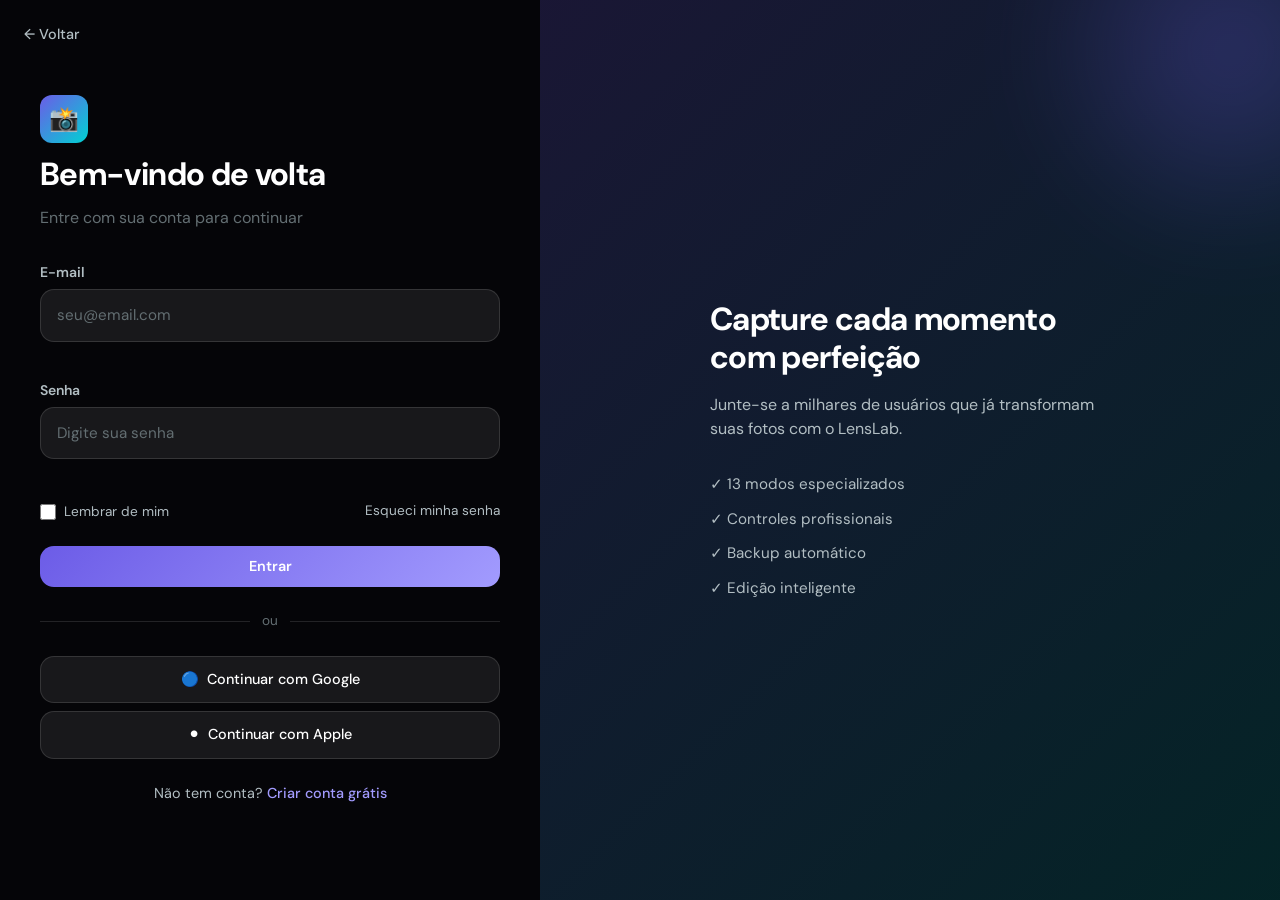
==== pages/camera.html @ a7832651 "feat: protótipo da câmera com captura, 13 modos e chips dinâmicos" ====
<!DOCTYPE html>
<html lang="pt-BR">
<head>
  <meta charset="UTF-8">
  <meta name="viewport" content="width=device-width, initial-scale=1.0">
  <title>Câmera — LensLab</title>
  <link rel="stylesheet" href="../css/reset.css">
  <link rel="stylesheet" href="../css/variables.css">
  <link rel="stylesheet" href="../css/global.css">
  <link rel="stylesheet" href="../css/camera.css">
  <link rel="stylesheet" href="../css/stage.css">
</head>
<body class="camera-page">

  <!-- Orbs de fundo (ambient) -->
  <div class="page-orb orb-purple"></div>
  <div class="page-orb orb-cyan"></div>

  <!-- Voltar para a home (visível em desktop) -->
  <a href="home.html" class="stage-back">← Voltar para a home</a>

  <main class="stage-grid">

    <!-- ========== PAINEL ESQUERDO (pitch) ========== -->
    <aside class="stage-panel stage-panel-left">
      <a href="home.html" class="stage-logo" aria-label="LensLab">
        <img src="../assets/galeria/lenslab.png" alt="LensLab">
      </a>
      <span class="stage-tag">📸 Protótipo funcional</span>
      <h1 class="stage-title">Sua câmera<br>direto do navegador</h1>
      <p class="stage-desc">
        Teste todos os modos do LensLab no protótipo ao lado.
        Use sua câmera real ou ative o modo demo com imagens prontas.
      </p>
      <ul class="stage-bullets">
        <li>13 modos especializados de captura</li>
        <li>Filtros e ajustes em tempo real</li>
        <li>Funciona sem câmera (modo demo)</li>
        <li>Pós-captura com edição rápida</li>
      </ul>
    </aside>

    <!-- ========== CELULAR (protótipo) ========== -->
    <div class="camera-app">

    <!-- ========== STATUS BAR (simulada) ========== -->
    <div class="status-bar">
      <span class="status-time">9:41</span>
      <div class="status-icons">
        <span>📶</span>
        <span>🔋</span>
      </div>
    </div>

    <!-- ========== VIEWFINDER ========== -->
    <section class="viewfinder" aria-label="Visor da câmera">

      <!-- Vídeo da câmera real (getUserMedia) -->
      <video id="cameraVideo" class="camera-video" autoplay playsinline muted></video>

      <!-- Modo demo: imagem carregada pelo usuário ou cena pré-renderizada -->
      <img id="demoImg" class="camera-video demo-source" alt="Imagem demo" hidden>
      <canvas id="demoCanvas" class="camera-video demo-source" hidden></canvas>

      <!-- Canvas escondido — usado para capturar frames -->
      <canvas id="captureCanvas" class="capture-canvas" hidden></canvas>

      <!-- Banner do modo demo (visível enquanto demo está ativo) -->
      <div class="demo-banner" id="demoBanner" hidden>
        <span class="demo-label">🎭 Modo Demo</span>
        <span class="demo-source-name" id="demoSourceName">Cena: Pôr do sol</span>
        <button class="demo-banner-btn" data-demo-action="picker">Trocar</button>
        <button class="demo-banner-btn danger" data-demo-action="exit" aria-label="Sair do modo demo">✕</button>
      </div>

      <!-- Input de arquivo (escondido — disparado por botão) -->
      <input type="file" id="demoFileInput" accept="image/*" hidden>

      <!-- Tela de erro / permissão negada -->
      <div class="camera-error" id="cameraError" hidden>
        <div class="camera-error-icon">📷</div>
        <h3 class="camera-error-title">Câmera indisponível</h3>
        <p class="camera-error-msg" id="cameraErrorMsg">
          Não foi possível acessar a câmera.
        </p>
        <div class="camera-error-actions">
          <button class="camera-error-retry" id="cameraRetryBtn">Tentar novamente</button>
          <button class="camera-error-demo" id="cameraDemoBtn">🎭 Usar modo demo</button>
        </div>
        <small class="camera-error-hint">
          Sem câmera? O modo demo deixa você testar todo o fluxo usando uma imagem do seu dispositivo ou cenas prontas.
        </small>
      </div>

      <!-- Controles superiores -->
      <div class="top-controls">
        <div class="top-controls-left">
          <a href="home.html" class="back-home" aria-label="Voltar ao início">←</a>

          <button class="ctrl-btn" aria-label="Alternar flash" data-control="flash">
            <svg width="22" height="22" viewBox="0 0 24 24" fill="none" stroke="currentColor" stroke-width="1.8">
              <polygon points="13 2 3 14 12 14 11 22 21 10 12 10 13 2"/>
              <line class="flash-strike" x1="2" y1="2" x2="22" y2="22"/>
            </svg>
          </button>
        </div>

        <div class="top-controls-right">
          <button class="ctrl-btn" aria-label="Mostrar grade" data-control="grid">
            <svg width="22" height="22" viewBox="0 0 24 24" fill="none" stroke="currentColor" stroke-width="1.8">
              <line x1="8" y1="3" x2="8" y2="21"/>
              <line x1="16" y1="3" x2="16" y2="21"/>
              <line x1="3" y1="8" x2="21" y2="8"/>
              <line x1="3" y1="16" x2="21" y2="16"/>
            </svg>
          </button>

          <button class="ctrl-btn" aria-label="Timer" data-control="timer">
            <svg width="22" height="22" viewBox="0 0 24 24" fill="none" stroke="currentColor" stroke-width="1.8" stroke-linecap="round">
              <circle cx="12" cy="13" r="8"/>
              <path d="M12 9v4l2 2"/>
            </svg>
            <span class="timer-badge" hidden></span>
          </button>

          <button class="ctrl-btn" aria-label="Configurações" data-open="advanced-menu">
            <svg width="22" height="22" viewBox="0 0 24 24" fill="none" stroke="currentColor" stroke-width="1.8" stroke-linecap="round">
              <circle cx="12" cy="12" r="3"/>
              <path d="M12 1v2M12 21v2M4.22 4.22l1.42 1.42M18.36 18.36l1.42 1.42M1 12h2M21 12h2"/>
            </svg>
          </button>
        </div>
      </div>

      <!-- Anel de foco -->
      <div class="focus-ring-camera"></div>

      <!-- Badge "Modo silencioso" (auto-ativado de noite) -->
      <button class="silent-badge" id="silentBadge" type="button" hidden aria-label="Alternar modo silencioso"></button>

      <!-- Banner de sugestão adaptativa (aprende rotina do usuário) -->
      <div class="adaptive-banner" id="adaptiveBanner" hidden>
        <span class="adaptive-icon">💡</span>
        <span class="adaptive-text" id="adaptiveText"></span>
        <button class="adaptive-btn" data-adaptive-action="ativar">Ativar</button>
        <button class="adaptive-btn ghost" data-adaptive-action="dispensar" aria-label="Dispensar">✕</button>
      </div>

      <!-- Badge de modo ativo -->
      <div class="mode-badge" hidden>
        <span>✨</span>
        <span>Modo Documento sugerido</span>
      </div>

      <!-- Contagem regressiva do timer -->
      <div class="countdown-overlay" id="countdownOverlay" hidden>
        <span class="countdown-num" id="countdownNum">3</span>
      </div>

      <!-- Timestamp da foto (aparece logo após capturar) -->
      <div class="capture-timestamp" id="captureTimestamp" hidden></div>

      <!-- Controles de zoom -->
      <div class="zoom-controls">
        <button class="zoom-btn" data-zoom="0.5">.5</button>
        <button class="zoom-btn active" data-zoom="1">1×</button>
        <button class="zoom-btn" data-zoom="2">2</button>
      </div>

    </section>

    <!-- ========== CONTROLES INFERIORES ========== -->
    <section class="bottom-panel">

      <!-- Sugestões rápidas -->
      <div class="suggestions">
        <div class="suggestion-chips">
          <button class="chip" data-mode="doc" style="--chip-color: #6C5CE7;">
            <span>📄</span>
            <span>Documento</span>
          </button>
          <button class="chip" data-mode="portrait" style="--chip-color: #FD79A8;">
            <span>👤</span>
            <span>Retrato</span>
          </button>
          <button class="chip" data-mode="night" style="--chip-color: #FDCB6E;">
            <span>🌙</span>
            <span>Noturno</span>
          </button>
        </div>
        <button class="more-btn" aria-label="Mais modos" data-open="quick-modes-menu">⋯</button>
      </div>

      <!-- Modos principais -->
      <nav class="mode-selector" aria-label="Seleção de modo">
        <button class="mode-item active">Foto</button>
        <button class="mode-item">Vídeo</button>
        <button class="mode-item">Retrato</button>
        <button class="mode-item">Noturno</button>
      </nav>

      <!-- Botões de captura -->
      <div class="capture-row">
        <a class="thumbnail-btn" href="galeria.html" aria-label="Ver galeria" id="thumbnailLink">
          <img class="thumbnail-img" id="thumbnailImg" alt="" hidden>
        </a>

        <button class="capture-btn" aria-label="Capturar foto" id="captureButton">
          <span class="capture-inner"></span>
        </button>

        <button class="flip-btn" aria-label="Virar câmera">
          <svg width="24" height="24" viewBox="0 0 24 24" fill="none" stroke="currentColor" stroke-width="1.8" stroke-linecap="round">
            <path d="M21 12a9 9 0 01-9 9m9-9a9 9 0 00-9-9m9 9H3m9 9a9 9 0 01-9-9"/>
          </svg>
        </button>
      </div>

      <button class="advanced-link" data-open="advanced-menu">
        ⚙ Avançado
      </button>

    </section>

    <!-- ========== MENU MODOS RÁPIDOS (overlay) ========== -->
    <aside class="overlay" id="quick-modes-menu" hidden>
      <div class="overlay-backdrop" data-close></div>
      <div class="bottom-sheet">
        <div class="sheet-handle"></div>

        <header class="sheet-header">
          <div>
            <h3>Modos Rápidos</h3>
            <p>Toque para ativar uma sugestão</p>
          </div>
          <button class="close-btn" data-close aria-label="Fechar">✕</button>
        </header>

        <section class="sheet-section">
          <h4>Principais</h4>
          <div class="modes-row">
            <button class="mode-card" data-mode="doc" style="--mc-color: #6C5CE7;">
              <span class="mc-icon">📄</span>
              <span class="mc-label">Documento</span>
            </button>
            <button class="mode-card" data-mode="portrait" style="--mc-color: #FD79A8;">
              <span class="mc-icon">👤</span>
              <span class="mc-label">Retrato</span>
            </button>
            <button class="mode-card" data-mode="night" style="--mc-color: #FDCB6E;">
              <span class="mc-icon">🌙</span>
              <span class="mc-label">Noturno</span>
            </button>
          </div>
        </section>

        <section class="sheet-section">
          <h4>Todos os modos</h4>
          <div class="modes-grid">
            <button class="mode-list-item" data-mode="caderno" style="--mc-color: #00D2D3;">
              <span class="mc-icon">📓</span>
              <div>
                <strong>Caderno</strong>
                <small>Digitalizar anotações</small>
              </div>
            </button>
            <button class="mode-list-item" data-mode="qrcode" style="--mc-color: #74B9FF;">
              <span class="mc-icon">🔲</span>
              <div>
                <strong>QR Code</strong>
                <small>Ler códigos QR e barras</small>
              </div>
            </button>
            <button class="mode-list-item" data-mode="comida" style="--mc-color: #E17055;">
              <span class="mc-icon">🍔</span>
              <div>
                <strong>Comida</strong>
                <small>Cores vibrantes</small>
              </div>
            </button>
            <button class="mode-list-item" data-mode="panorama" style="--mc-color: #55EFC4;">
              <span class="mc-icon">🏞️</span>
              <div>
                <strong>Panorama</strong>
                <small>Paisagens amplas</small>
              </div>
            </button>
            <button class="mode-list-item" data-mode="macro" style="--mc-color: #FFEAA7;">
              <span class="mc-icon">🔬</span>
              <div>
                <strong>Macro</strong>
                <small>Detalhes de perto</small>
              </div>
            </button>
            <button class="mode-list-item" data-mode="slowmo" style="--mc-color: #FF7675;">
              <span class="mc-icon">🐢</span>
              <div>
                <strong>Câmera Lenta</strong>
                <small>Vídeo em slow motion</small>
              </div>
            </button>
            <button class="mode-list-item" data-mode="timelapse" style="--mc-color: #A29BFE;">
              <span class="mc-icon">⏱️</span>
              <div>
                <strong>Time-lapse</strong>
                <small>Vídeo acelerado</small>
              </div>
            </button>
            <button class="mode-list-item" data-mode="hdr" style="--mc-color: #FD79A8;">
              <span class="mc-icon">✨</span>
              <div>
                <strong>HDR</strong>
                <small>Alto alcance dinâmico</small>
              </div>
            </button>
            <button class="mode-list-item" data-mode="lousa" style="--mc-color: #81ECEC;">
              <span class="mc-icon">📋</span>
              <div>
                <strong>Lousa</strong>
                <small>Capturar quadro branco</small>
              </div>
            </button>
            <button class="mode-list-item" data-mode="selfie" style="--mc-color: #E056C1;">
              <span class="mc-icon">🤳</span>
              <div>
                <strong>Selfie+</strong>
                <small>Selfie com filtros</small>
              </div>
            </button>
          </div>
        </section>
      </div>
    </aside>

    <!-- ========== SELETOR DE MATÉRIA (overlay) ========== -->
    <aside class="overlay" id="materia-overlay" hidden>
      <div class="overlay-backdrop" data-materia-skip></div>
      <div class="bottom-sheet materia-sheet">
        <div class="sheet-handle"></div>

        <header class="sheet-header">
          <div>
            <h3>📚 Qual a matéria?</h3>
            <p>Selecione uma já cadastrada ou adicione uma nova.</p>
          </div>
          <button class="close-btn" data-materia-skip aria-label="Pular">✕</button>
        </header>

        <section class="sheet-section">
          <h4>Já cadastradas</h4>
          <div class="materia-list" id="materiaList">
            <!-- preenchido dinamicamente pelo camera.js -->
          </div>
        </section>

        <section class="sheet-section">
          <h4>Adicionar nova</h4>
          <form class="materia-new-form" id="materiaNewForm" autocomplete="off">
            <input type="text" id="materiaNewInput"
                   placeholder="Ex: Cálculo I, Português, Biologia"
                   maxlength="40" required>
            <button type="submit" class="materia-add-btn">+ Adicionar</button>
          </form>
        </section>

        <button class="materia-skip-btn" data-materia-skip type="button">
          Pular sem matéria
        </button>
      </div>
    </aside>

    <!-- ========== SELETOR DO MODO DEMO (overlay) ========== -->
    <aside class="overlay" id="demo-picker" hidden>
      <div class="overlay-backdrop" data-close></div>
      <div class="bottom-sheet">
        <div class="sheet-handle"></div>

        <header class="sheet-header">
          <div>
            <h3>🎭 Modo Demo</h3>
            <p>Teste o app sem precisar de câmera</p>
          </div>
          <button class="close-btn" data-close aria-label="Fechar">✕</button>
        </header>

        <section class="sheet-section">
          <h4>Sua imagem</h4>
          <button class="demo-upload-btn" id="demoUploadTrigger">
            <span class="adv-icon">📁</span>
            <div class="adv-info">
              <strong>Carregar do dispositivo</strong>
              <small>JPG, PNG ou qualquer imagem do seu computador/celular</small>
            </div>
            <span class="adv-arrow">›</span>
          </button>
        </section>

        <section class="sheet-section">
          <h4>Ou escolha uma cena</h4>
          <div class="modes-grid">
            <button class="mode-list-item" data-scene="sunset" style="--mc-color: #FF6B6B;">
              <span class="mc-icon">🌅</span>
              <div>
                <strong>Pôr do sol</strong>
                <small>Tons quentes</small>
              </div>
            </button>
            <button class="mode-list-item" data-scene="ocean" style="--mc-color: #0F3460;">
              <span class="mc-icon">🌊</span>
              <div>
                <strong>Oceano</strong>
                <small>Azul profundo</small>
              </div>
            </button>
            <button class="mode-list-item" data-scene="forest" style="--mc-color: #00B894;">
              <span class="mc-icon">🌲</span>
              <div>
                <strong>Floresta</strong>
                <small>Verdes e luz</small>
              </div>
            </button>
            <button class="mode-list-item" data-scene="city" style="--mc-color: #6C5CE7;">
              <span class="mc-icon">🌃</span>
              <div>
                <strong>Cidade noturna</strong>
                <small>Para testar Modo Noturno</small>
              </div>
            </button>
            <button class="mode-list-item" data-scene="food" style="--mc-color: #E17055;">
              <span class="mc-icon">🍔</span>
              <div>
                <strong>Comida</strong>
                <small>Para testar Modo Comida</small>
              </div>
            </button>
            <button class="mode-list-item" data-scene="document" style="--mc-color: #6C5CE7;">
              <span class="mc-icon">📄</span>
              <div>
                <strong>Documento</strong>
                <small>Texto sobre fundo claro</small>
              </div>
            </button>
          </div>
        </section>
      </div>
    </aside>

    <!-- ========== MENU AVANÇADO (overlay) ========== -->
    <aside class="overlay" id="advanced-menu" hidden>
      <div class="overlay-backdrop" data-close></div>
      <div class="bottom-sheet">
        <div class="sheet-handle"></div>

        <header class="sheet-header">
          <div>
            <h3>Controles Avançados</h3>
            <p>Ajuste fino para fotógrafos experientes</p>
          </div>
          <button class="close-btn" data-close aria-label="Fechar">✕</button>
        </header>

        <div class="advanced-list">

          <!-- AJUSTES (sliders funcionais) -->
          <h4 class="adv-group-title">Ajustes</h4>

          <div class="advanced-slider">
            <div class="slider-header">
              <span class="adv-icon">☀️</span>
              <strong>Brilho</strong>
              <span class="slider-value" id="valBrilho">100%</span>
            </div>
            <input type="range" min="50" max="150" value="100" id="ctrlBrilho" class="slider">
          </div>

          <div class="advanced-slider">
            <div class="slider-header">
              <span class="adv-icon">🎨</span>
              <strong>Saturação</strong>
              <span class="slider-value" id="valSaturacao">100%</span>
            </div>
            <input type="range" min="0" max="200" value="100" id="ctrlSaturacao" class="slider">
          </div>

          <div class="advanced-slider">
            <div class="slider-header">
              <span class="adv-icon">📊</span>
              <strong>Contraste</strong>
              <span class="slider-value" id="valContraste">100%</span>
            </div>
            <input type="range" min="50" max="200" value="100" id="ctrlContraste" class="slider">
          </div>

          <!-- COMPOSIÇÃO -->
          <h4 class="adv-group-title">Composição</h4>

          <div class="advanced-segmented">
            <div class="segmented-label">
              <span class="adv-icon">📐</span>
              <strong>Proporção</strong>
            </div>
            <div class="segmented-options">
              <button class="seg-btn active" data-aspect="full">Cheio</button>
              <button class="seg-btn" data-aspect="3-4">3:4</button>
              <button class="seg-btn" data-aspect="1-1">1:1</button>
              <button class="seg-btn" data-aspect="9-16">9:16</button>
              <button class="seg-btn" data-aspect="16-9">16:9</button>
            </div>
          </div>

          <div class="advanced-segmented">
            <div class="segmented-label">
              <span class="adv-icon">⏱️</span>
              <strong>Temporizador</strong>
            </div>
            <div class="segmented-options">
              <button class="seg-btn active" data-timer="0">Off</button>
              <button class="seg-btn" data-timer="3">3s</button>
              <button class="seg-btn" data-timer="5">5s</button>
              <button class="seg-btn" data-timer="10">10s</button>
            </div>
          </div>

          <button class="reset-adjustments" id="resetAjustes">↺ Restaurar padrão</button>

          <!-- INFORMATIVOS (visuais — não interativos por enquanto) -->
          <h4 class="adv-group-title">Informações</h4>

          <div class="advanced-item info-only">
            <span class="adv-icon">🎯</span>
            <div class="adv-info">
              <strong>ISO</strong>
              <small>Controlado automaticamente</small>
            </div>
            <span class="adv-value">Auto</span>
          </div>

          <div class="advanced-item info-only">
            <span class="adv-icon">🛡️</span>
            <div class="adv-info">
              <strong>Estabilização</strong>
              <small>Ativada por padrão</small>
            </div>
            <span class="adv-value">On</span>
          </div>

          <div class="advanced-item info-only">
            <span class="adv-icon">☀️</span>
            <div class="adv-info">
              <strong>Balanço de Branco</strong>
              <small>Ajuste automático</small>
            </div>
            <span class="adv-value">Auto</span>
          </div>

        </div>
      </div>
    </aside>

    </div>
    <!-- /.camera-app -->

    <!-- ========== PAINEL DIREITO (como usar) ========== -->
    <aside class="stage-panel stage-panel-right">
      <h2 class="stage-panel-title">Como usar</h2>
      <ol class="stage-steps">
        <li><strong>1.</strong> Permita o acesso à câmera ou clique em <em>Modo demo</em>.</li>
        <li><strong>2.</strong> Escolha um dos 13 modos pelo botão inferior.</li>
        <li><strong>3.</strong> Ajuste filtros nos controles laterais.</li>
        <li><strong>4.</strong> Toque no botão branco para capturar.</li>
      </ol>
      <p class="stage-tip">
        💡 Cada captura vai pra sua galeria — você pode editar, marcar como
        favorita ou organizar por matéria.
      </p>
    </aside>

  </main>
<script src="../js/auth.js"></script>
<script src="../js/protect.js"></script>
<script src="../js/photos.js"></script>
<script src="../js/camera.js"></script>
</body>
</html>
---- css/variables.css ----
:root {
  
  --bg: #0A0A0A;
  --bg-deep: #050508;
  --surface: #1A1A1A;
  --surface-light: #2A2A2A;

 
  --primary: #6C5CE7;
  --primary-light: #A29BFE;
  --accent: #00D2D3;
  --accent-warm: #FD79A8;

  
  --text: #FFFFFF;
  --text-secondary: #B2BEC3;
  --text-muted: #636E72;

  
  --success: #00B894;
  --warning: #FDCB6E;
  --danger: #E74C3C;

  
  --card-bg: rgba(255, 255, 255, 0.08);
  --card-border: rgba(255, 255, 255, 0.12);

  
  --font-display: 'DM Sans', system-ui, sans-serif;
  --font-body: 'DM Sans', system-ui, sans-serif;
  --font-mono: 'JetBrains Mono', monospace;

  
  --radius-sm: 8px;
  --radius-md: 14px;
  --radius-lg: 20px;
  --radius-xl: 24px;

  
  --shadow-card: 0 8px 32px rgba(0, 0, 0, 0.3);
  --shadow-button: 0 4px 12px rgba(108, 92, 231, 0.4);
}
---- css/global.css ----
@import url('https://fonts.googleapis.com/css2?family=DM+Sans:wght@300;400;500;600;700&family=JetBrains+Mono:wght@400;500;600&display=swap');

body {
  font-family: var(--font-body);
  background: var(--bg-deep);
  color: var(--text);
}

h1, h2, h3, h4 {
  font-family: var(--font-display);
  font-weight: 700;
  letter-spacing: -0.02em;
  line-height: 1.2;
}

h1 { font-size: 2.5rem; }
h2 { font-size: 2rem; }
h3 { font-size: 1.5rem; }
h4 { font-size: 1.125rem; }

p {
  color: var(--text-secondary);
}



.site-header {
  display: flex;
  justify-content: space-between;
  align-items: center;
  padding: 20px 40px;
  background: rgba(10, 10, 10, 0.8);
  backdrop-filter: blur(12px);
  border-bottom: 1px solid var(--card-border);
  position: sticky;
  top: 0;
  z-index: 100;
}

.site-header .logo {
  display: flex;
  align-items: center;
  gap: 12px;
  font-size: 1.25rem;
  font-weight: 700;
}

.logo-icon {
  width: 36px;
  height: 36px;
  border-radius: 10px;
  background: linear-gradient(135deg, var(--primary), var(--accent));
  display: flex;
  align-items: center;
  justify-content: center;
  font-size: 18px;
}

.logo-img {
  height: 48px;
  width: auto;
  display: block;
}

.site-nav ul {
  display: flex;
  gap: 28px;
  align-items: center;
}

.site-nav a {
  color: var(--text-secondary);
  font-size: 0.9rem;
  font-weight: 500;
  transition: color 0.2s;
}

.site-nav a:hover,
.site-nav a.active {
  color: var(--text);
}

.btn-primary {
  background: linear-gradient(135deg, var(--primary), var(--primary-light));
  color: var(--text);
  padding: 10px 20px;
  border-radius: var(--radius-md);
  font-weight: 600;
  font-size: 0.9rem;
  transition: transform 0.2s, box-shadow 0.2s;
  display: inline-flex;
  align-items: center;
  gap: 8px;
}

.btn-primary:hover {
  transform: translateY(-2px);
  box-shadow: var(--shadow-button);
}

.btn-secondary {
  background: var(--card-bg);
  border: 1px solid var(--card-border);
  color: var(--text);
  padding: 10px 20px;
  border-radius: var(--radius-md);
  font-weight: 600;
  font-size: 0.9rem;
  transition: all 0.2s;
}

.btn-secondary:hover {
  background: var(--surface-light);
  border-color: var(--primary);
}


.site-footer {
  padding: 40px;
  border-top: 1px solid var(--card-border);
  display: flex;
  flex-direction: column;
  align-items: center;
  gap: 12px;
  margin-top: 80px;
}

.site-footer p {
  font-size: 0.85rem;
  color: var(--text-muted);
}

.footer-links {
  display: flex;
  gap: 24px;
}

.footer-links a {
  color: var(--text-secondary);
  font-size: 0.85rem;
  transition: color 0.2s;
}

.footer-links a:hover {
  color: var(--primary-light);
}

.user-menu {
  position: relative;
}

.user-trigger {
  display: flex;
  align-items: center;
  gap: 10px;
  padding: 6px 14px 6px 6px;
  border-radius: 24px;
  background: var(--card-bg);
  border: 1px solid var(--card-border);
  cursor: pointer;
  transition: all 0.2s;
}

.user-trigger:hover {
  background: var(--surface-light);
  border-color: var(--primary);
}

.user-avatar {
  width: 32px;
  height: 32px;
  border-radius: 50%;
  display: flex;
  align-items: center;
  justify-content: center;
  font-size: 0.8rem;
  font-weight: 700;
  color: white;
  flex-shrink: 0;
  letter-spacing: 0.5px;
}

.user-avatar.large {
  width: 48px;
  height: 48px;
  font-size: 1rem;
}

.user-name {
  font-size: 0.9rem;
  font-weight: 600;
  color: var(--text);
}

.user-arrow {
  font-size: 0.7rem;
  color: var(--text-muted);
}

.user-dropdown {
  position: absolute;
  top: calc(100% + 8px);
  right: 0;
  min-width: 260px;
  background: var(--surface);
  border: 1px solid var(--card-border);
  border-radius: var(--radius-md);
  padding: 8px;
  box-shadow: 0 12px 40px rgba(0, 0, 0, 0.4);
  z-index: 1000;
  display: flex;
  flex-direction: column;
  gap: 2px;
}

.user-dropdown[hidden] {
  display: none;
}

.user-info {
  display: flex;
  align-items: center;
  gap: 12px;
  padding: 12px;
}

.user-info strong {
  display: block;
  font-size: 0.95rem;
  color: var(--text);
}

.user-info small {
  font-size: 0.8rem;
  color: var(--text-muted);
}

.user-dropdown hr {
  border: none;
  height: 1px;
  background: var(--card-border);
  margin: 4px 0;
}

.dropdown-item {
  display: flex;
  align-items: center;
  gap: 10px;
  padding: 10px 12px;
  border-radius: var(--radius-sm);
  color: var(--text-secondary);
  font-size: 0.9rem;
  font-weight: 500;
  transition: all 0.15s;
  text-align: left;
  width: 100%;
  border: none;
  background: none;
  cursor: pointer;
}

.dropdown-item:hover {
  background: var(--card-bg);
  color: var(--text);
}

.dropdown-item.logout {
  color: var(--danger);
}

.dropdown-item.logout:hover {
  background: rgba(231, 76, 60, 0.1);
}

@media (max-width: 768px) {
  .user-name {
    display: none;
  }

  .user-arrow {
    display: none;
  }

  .user-dropdown {
    min-width: 220px;
    right: -10px;
  }
}

@media (max-width: 768px) {
  h1 { font-size: 1.875rem; }
  h2 { font-size: 1.5rem; }

  .site-header {
    padding: 16px 20px;
    flex-wrap: wrap;
    gap: 12px;
  }

  .site-nav ul {
    gap: 16px;
  }
}
---- css/camera.css ----
/* ============================================
   CÂMERA — Layout do app de câmera
   Usa Flexbox em toda a estrutura
   ============================================ */

.camera-page {
  background:
    radial-gradient(circle at 20% 0%, rgba(108, 92, 231, 0.12), transparent 50%),
    radial-gradient(circle at 80% 100%, rgba(0, 210, 211, 0.10), transparent 55%),
    var(--bg-deep);
  display: flex;
  align-items: center;
  justify-content: center;
  height: 100vh;
  padding: 16px;
  position: relative;
  overflow: hidden;
}

.camera-app {
  width: 100%;
  max-width: 420px;
  height: 90vh;
  max-height: 820px;
  background: var(--bg);
  border-radius: 36px;
  overflow: hidden;
  position: relative;
  display: flex;
  flex-direction: column;
  box-shadow:
    0 50px 100px rgba(0, 0, 0, 0.5),
    0 0 0 1px rgba(255, 255, 255, 0.1);
}

/* ---------- STATUS BAR ---------- */
.status-bar {
  display: flex;
  justify-content: space-between;
  align-items: center;
  padding: 14px 28px;
  font-size: 13px;
  font-weight: 600;
  position: absolute;
  top: 0;
  left: 0;
  right: 0;
  z-index: 100;
  color: var(--text);
}

.status-icons {
  display: flex;
  gap: 6px;
  font-size: 12px;
}

/* ---------- VIEWFINDER ---------- */
.viewfinder {
  flex: 1;
  position: relative;
  background: linear-gradient(145deg, #1a1a2e 0%, #16213e 50%, #0f3460 100%);
  display: flex;
  align-items: center;
  justify-content: center;
  overflow: hidden;
}

.viewfinder::after {
  content: '';
  position: absolute;
  inset: 0;
  background: radial-gradient(ellipse at 70% 60%, rgba(0,210,211,0.06) 0%, transparent 50%);
  pointer-events: none;
}

/* ---------- VÍDEO REAL DA CÂMERA ---------- */
.camera-video {
  position: absolute;
  inset: 0;
  width: 100%;
  height: 100%;
  object-fit: cover;
  background: #000;
  z-index: 1;
}

.camera-video[hidden] {
  display: none;
}

.capture-canvas {
  display: none;
}

/* ---------- ESTADO DE ERRO ---------- */
.camera-error {
  position: absolute;
  inset: 0;
  z-index: 20;
  display: flex;
  flex-direction: column;
  align-items: center;
  justify-content: center;
  gap: 14px;
  padding: 32px 24px;
  text-align: center;
  background: linear-gradient(145deg, #1a1a2e 0%, #16213e 50%, #0f3460 100%);
}

.camera-error[hidden] {
  display: none;
}

.camera-error-icon {
  font-size: 48px;
  opacity: 0.85;
}

.camera-error-title {
  font-size: 18px;
  font-weight: 700;
  color: var(--text);
}

.camera-error-msg {
  font-size: 13px;
  line-height: 1.5;
  color: var(--text-secondary);
  max-width: 280px;
}

.camera-error-actions {
  display: flex;
  flex-wrap: wrap;
  gap: 10px;
  justify-content: center;
  margin-top: 8px;
}

.camera-error-retry,
.camera-error-demo {
  padding: 10px 22px;
  border-radius: 22px;
  font-size: 13px;
  font-weight: 600;
  transition: opacity 0.2s, transform 0.15s;
  cursor: pointer;
}

.camera-error-retry {
  background: var(--primary);
  color: #fff;
}

.camera-error-demo {
  background: rgba(255, 255, 255, 0.08);
  color: #fff;
  border: 1px solid rgba(255, 255, 255, 0.18);
}

.camera-error-retry:hover,
.camera-error-demo:hover {
  opacity: 0.9;
  transform: translateY(-1px);
}

.camera-error-hint {
  display: block;
  margin-top: 4px;
  max-width: 280px;
  font-size: 11.5px;
  line-height: 1.45;
  color: var(--text-secondary);
  opacity: 0.85;
}

/* ---------- MODO DEMO ---------- */
.demo-banner {
  position: absolute;
  top: 110px;
  left: 50%;
  transform: translateX(-50%);
  z-index: 25;
  display: flex;
  align-items: center;
  gap: 10px;
  padding: 8px 10px 8px 14px;
  border-radius: 999px;
  background: rgba(20, 20, 35, 0.78);
  backdrop-filter: blur(10px);
  -webkit-backdrop-filter: blur(10px);
  border: 1px solid rgba(255, 255, 255, 0.12);
  color: #fff;
  font-size: 12px;
  max-width: calc(100% - 32px);
  box-shadow: 0 6px 20px rgba(0, 0, 0, 0.35);
}

.demo-banner[hidden] {
  display: none;
}

.demo-banner .demo-label {
  font-weight: 700;
  white-space: nowrap;
}

.demo-banner .demo-source-name {
  opacity: 0.85;
  white-space: nowrap;
  overflow: hidden;
  text-overflow: ellipsis;
  max-width: 160px;
}

.demo-banner-btn {
  padding: 5px 12px;
  border-radius: 999px;
  background: rgba(255, 255, 255, 0.12);
  color: #fff;
  font-size: 11px;
  font-weight: 600;
  cursor: pointer;
  transition: background 0.15s;
}

.demo-banner-btn:hover {
  background: rgba(255, 255, 255, 0.22);
}

.demo-banner-btn.danger {
  padding: 5px 9px;
  background: rgba(255, 90, 90, 0.18);
  color: #ff9d9d;
}

.demo-banner-btn.danger:hover {
  background: rgba(255, 90, 90, 0.32);
  color: #fff;
}

.demo-upload-btn {
  display: flex;
  align-items: center;
  gap: 12px;
  width: 100%;
  padding: 14px 16px;
  border-radius: 14px;
  background: rgba(108, 92, 231, 0.12);
  border: 1px solid rgba(108, 92, 231, 0.3);
  color: var(--text);
  text-align: left;
  cursor: pointer;
  transition: background 0.18s, transform 0.15s;
}

.demo-upload-btn:hover {
  background: rgba(108, 92, 231, 0.2);
  transform: translateY(-1px);
}

.demo-upload-btn .adv-icon {
  font-size: 22px;
  flex-shrink: 0;
}

.demo-upload-btn .adv-info {
  flex: 1;
  display: flex;
  flex-direction: column;
  gap: 2px;
}

.demo-upload-btn .adv-info strong {
  font-size: 14px;
  font-weight: 600;
}

.demo-upload-btn .adv-info small {
  font-size: 11.5px;
  color: var(--text-secondary);
  line-height: 1.4;
}

.demo-upload-btn .adv-arrow {
  font-size: 22px;
  color: var(--text-secondary);
  flex-shrink: 0;
}

/* Vídeo com transições suaves (filtro/zoom mudam continuamente) */
.camera-video {
  transition: transform 0.25s ease, filter 0.2s linear;
  transform-origin: center;
}

/* Aspectos — letterbox automático via inset:0 + margin:auto */
.camera-video.ratio-3-4,
.camera-video.ratio-1-1,
.camera-video.ratio-9-16,
.camera-video.ratio-16-9 {
  width: auto;
  height: auto;
  max-width: 100%;
  max-height: 100%;
  inset: 0;
  margin: auto;
}

.camera-video.ratio-3-4  { aspect-ratio: 3 / 4; }
.camera-video.ratio-1-1  { aspect-ratio: 1 / 1; }
.camera-video.ratio-9-16 { aspect-ratio: 9 / 16; }
.camera-video.ratio-16-9 { aspect-ratio: 16 / 9; }

/* ---------- COUNTDOWN ---------- */
.countdown-overlay {
  position: absolute;
  inset: 0;
  z-index: 30;
  display: flex;
  align-items: center;
  justify-content: center;
  background: rgba(0, 0, 0, 0.45);
  backdrop-filter: blur(4px);
  pointer-events: none;
}

.countdown-overlay[hidden] {
  display: none;
}

.countdown-num {
  font-size: 120px;
  font-weight: 800;
  color: #fff;
  text-shadow: 0 4px 24px rgba(0, 0, 0, 0.6);
  font-variant-numeric: tabular-nums;
}

.countdown-num.anim {
  animation: countdownPulse 1s ease;
}

@keyframes countdownPulse {
  0%   { transform: scale(0.6); opacity: 0; }
  20%  { transform: scale(1.2); opacity: 1; }
  100% { transform: scale(1);   opacity: 0.95; }
}

/* ---------- TIMESTAMP ---------- */
.capture-timestamp {
  position: absolute;
  top: 100px;
  left: 50%;
  transform: translateX(-50%) translateY(-8px);
  background: rgba(0, 0, 0, 0.6);
  color: #fff;
  font-size: 12px;
  font-weight: 600;
  padding: 6px 14px;
  border-radius: 14px;
  z-index: 40;
  opacity: 0;
  transition: opacity 0.3s ease, transform 0.3s ease;
  backdrop-filter: blur(8px);
  pointer-events: none;
}

.capture-timestamp.aparece {
  opacity: 1;
  transform: translateX(-50%) translateY(0);
}

/* ---------- FLASH ---------- */
.flash-efeito {
  position: absolute;
  inset: 0;
  background: #fff;
  opacity: 0.92;
  z-index: 999;
  pointer-events: none;
  transition: opacity 0.3s ease;
}

/* ---------- THUMBNAIL DA ÚLTIMA FOTO ---------- */
.thumbnail-img {
  width: 100%;
  height: 100%;
  object-fit: cover;
  display: block;
}

.thumbnail-img[hidden] {
  display: none;
}

/* ---------- BOTÃO FLIP — animação suave ---------- */
.flip-btn {
  transition: transform 0.3s ease;
}

/* ============================================
   MENU AVANÇADO — sliders, segmentados, reset
   ============================================ */

.adv-group-title {
  font-size: 11px;
  font-weight: 700;
  text-transform: uppercase;
  letter-spacing: 1.2px;
  color: var(--text-muted);
  margin: 14px 0 6px;
}

.adv-group-title:first-child {
  margin-top: 0;
}

.advanced-slider {
  background: var(--card-bg);
  border: 1px solid var(--card-border);
  border-radius: 14px;
  padding: 12px 14px;
  display: flex;
  flex-direction: column;
  gap: 10px;
}

.slider-header {
  display: flex;
  align-items: center;
  gap: 10px;
}

.slider-header strong {
  flex: 1;
  font-size: 13px;
  font-weight: 600;
  color: var(--text);
}

.slider-value {
  font-family: var(--font-mono);
  font-size: 13px;
  font-weight: 600;
  color: var(--primary-light);
  min-width: 48px;
  text-align: right;
}

/* Slider customizado */
.slider {
  -webkit-appearance: none;
  appearance: none;
  width: 100%;
  height: 4px;
  border-radius: 2px;
  background: rgba(255, 255, 255, 0.12);
  outline: none;
  cursor: pointer;
}

.slider::-webkit-slider-thumb {
  -webkit-appearance: none;
  appearance: none;
  width: 18px;
  height: 18px;
  border-radius: 50%;
  background: var(--primary);
  border: 2px solid #fff;
  box-shadow: 0 2px 6px rgba(0, 0, 0, 0.4);
  cursor: pointer;
}

.slider::-moz-range-thumb {
  width: 18px;
  height: 18px;
  border-radius: 50%;
  background: var(--primary);
  border: 2px solid #fff;
  box-shadow: 0 2px 6px rgba(0, 0, 0, 0.4);
  cursor: pointer;
}

/* Segmented (Proporção, Timer) */
.advanced-segmented {
  background: var(--card-bg);
  border: 1px solid var(--card-border);
  border-radius: 14px;
  padding: 12px 14px;
  display: flex;
  flex-direction: column;
  gap: 10px;
}

.segmented-label {
  display: flex;
  align-items: center;
  gap: 10px;
}

.segmented-label strong {
  font-size: 13px;
  font-weight: 600;
  color: var(--text);
}

.segmented-options {
  display: flex;
  gap: 4px;
  background: rgba(0, 0, 0, 0.25);
  padding: 4px;
  border-radius: 10px;
}

.seg-btn {
  flex: 1;
  padding: 8px 6px;
  border-radius: 7px;
  background: transparent;
  color: var(--text-secondary);
  font-size: 12px;
  font-weight: 600;
  transition: all 0.2s;
}

.seg-btn:hover {
  color: var(--text);
}

.seg-btn.active {
  background: var(--primary);
  color: #fff;
  box-shadow: 0 2px 6px rgba(108, 92, 231, 0.4);
}

/* Botão restaurar padrão */
.reset-adjustments {
  margin-top: 6px;
  padding: 10px;
  border-radius: 12px;
  background: transparent;
  border: 1px solid var(--card-border);
  color: var(--text-secondary);
  font-size: 12px;
  font-weight: 600;
  transition: all 0.2s;
}

.reset-adjustments:hover {
  border-color: var(--primary);
  color: var(--primary-light);
  background: rgba(108, 92, 231, 0.08);
}

/* Itens informativos (não-clicáveis) no menu avançado */
.advanced-item.info-only {
  cursor: default;
  opacity: 0.85;
}

.advanced-item.info-only:hover {
  border-color: var(--card-border);
  background: var(--card-bg);
}

/* ============================================
   ESTADO ATIVO PARA MODE-CARDS / LIST-ITEMS
   ============================================ */

.mode-card.active,
.mode-list-item.active,
.chip.active {
  border-color: var(--mc-color, var(--chip-color, var(--primary)));
  background: color-mix(in srgb, var(--mc-color, var(--chip-color, var(--primary))) 18%, transparent);
}

/* Top controls */
.top-controls {
  position: absolute;
  top: 54px;
  left: 0;
  right: 0;
  display: flex;
  justify-content: space-between;
  align-items: center;
  padding: 0 16px;
  z-index: 10;
}

.top-controls-left,
.top-controls-right {
  display: flex;
  gap: 8px;
  align-items: center;
}

/* Esconde o traço (strike-through) do raio quando o flash está ligado */
[data-control="flash"].active .flash-strike {
  display: none;
}

/* Botão de timer com badge mostrando o valor selecionado */
[data-control="timer"] {
  position: relative;
}

.timer-badge {
  position: absolute;
  bottom: -3px;
  right: -3px;
  min-width: 18px;
  height: 16px;
  padding: 0 5px;
  border-radius: 10px;
  background: var(--primary);
  color: #fff;
  font-size: 9.5px;
  font-weight: 700;
  display: flex;
  align-items: center;
  justify-content: center;
  pointer-events: none;
  border: 1.5px solid rgba(0, 0, 0, 0.5);
  letter-spacing: 0.2px;
}

.timer-badge[hidden] {
  display: none;
}

.ctrl-btn {
  background: rgba(0, 0, 0, 0.3);
  border: 1px solid rgba(255, 255, 255, 0.1);
  border-radius: 12px;
  padding: 10px;
  color: var(--text);
  backdrop-filter: blur(10px);
  transition: all 0.2s;
  display: flex;
  align-items: center;
  justify-content: center;
}

.ctrl-btn:hover,
.ctrl-btn.active {
  background: rgba(108, 92, 231, 0.2);
  border-color: rgba(108, 92, 231, 0.4);
  color: var(--primary-light);
}

/* Anel de foco */
.focus-ring-camera {
  width: 70px;
  height: 70px;
  border: 1.5px solid rgba(255, 255, 255, 0.3);
  border-radius: 50%;
  z-index: 5;
}

/* Mode badge */
.mode-badge {
  position: absolute;
  top: 110px;
  left: 50%;
  transform: translateX(-50%);
  background: rgba(108, 92, 231, 0.2);
  border: 1px solid rgba(108, 92, 231, 0.4);
  border-radius: 20px;
  padding: 6px 16px;
  display: flex;
  align-items: center;
  gap: 6px;
  z-index: 10;
  backdrop-filter: blur(10px);
  font-size: 12px;
  font-weight: 500;
  color: var(--text);
  transition: all 0.3s ease;
}

.mode-badge[hidden] {
  display: none;
}

/* Quando o banner do modo demo está visível, empurra a mode-badge pra baixo
   pra elas não colidirem (ambas começariam em top: 110px) */
.demo-banner:not([hidden]) ~ .mode-badge {
  top: 154px;
}

/* ---------- BANNER DE SUGESTÃO ADAPTATIVA ---------- */
.adaptive-banner {
  position: absolute;
  top: 110px;
  left: 12px;
  right: 12px;
  z-index: 26;
  display: flex;
  align-items: center;
  gap: 8px;
  padding: 10px 12px;
  border-radius: 14px;
  background: linear-gradient(135deg,
              rgba(108, 92, 231, 0.92),
              rgba(0, 210, 211, 0.85));
  color: #fff;
  font-size: 12.5px;
  box-shadow: 0 8px 24px rgba(108, 92, 231, 0.4);
  animation: slideDownIn 0.35s ease;
}

.adaptive-banner[hidden] {
  display: none;
}

@keyframes slideDownIn {
  from { opacity: 0; transform: translateY(-12px); }
  to   { opacity: 1; transform: translateY(0); }
}

.adaptive-icon {
  font-size: 18px;
  flex-shrink: 0;
}

.adaptive-text {
  flex: 1;
  line-height: 1.35;
}

.adaptive-text strong {
  font-weight: 700;
}

.adaptive-btn {
  flex-shrink: 0;
  padding: 6px 12px;
  border-radius: 999px;
  background: rgba(255, 255, 255, 0.22);
  color: #fff;
  font-size: 11px;
  font-weight: 700;
  cursor: pointer;
  border: none;
  transition: background 0.18s;
}

.adaptive-btn:hover {
  background: rgba(255, 255, 255, 0.32);
}

.adaptive-btn.ghost {
  padding: 6px 9px;
  background: rgba(0, 0, 0, 0.2);
}

/* Banner adaptativo + demo banner — empurra um do outro pra não colidir */
.demo-banner:not([hidden]) ~ .adaptive-banner {
  top: 154px;
}
.adaptive-banner:not([hidden]) ~ .mode-badge {
  top: 168px;
}

/* ---------- BADGE MODO SILENCIOSO ---------- */
.silent-badge {
  position: absolute;
  top: 110px;
  right: 12px;
  z-index: 26;
  display: flex;
  align-items: center;
  gap: 6px;
  padding: 6px 12px;
  border-radius: 999px;
  background: rgba(20, 20, 35, 0.85);
  backdrop-filter: blur(10px);
  border: 1px solid rgba(255, 255, 255, 0.15);
  color: #fff;
  font-size: 11.5px;
  font-weight: 600;
  cursor: pointer;
  transition: background 0.18s, transform 0.15s;
}

.silent-badge[hidden] {
  display: none;
}

/* ============================================
   SELETOR DE MATÉRIA (bottom-sheet de captura)
   ============================================ */

.materia-sheet h4 {
  font-size: 0.78rem;
  text-transform: uppercase;
  letter-spacing: 0.6px;
  color: var(--text-muted);
  font-weight: 700;
  margin-bottom: 10px;
}

.materia-list {
  display: flex;
  flex-direction: column;
  gap: 8px;
  max-height: 220px;
  overflow-y: auto;
  padding: 2px;
  scrollbar-width: thin;
  scrollbar-color: rgba(255,255,255,0.15) transparent;
}

.materia-list::-webkit-scrollbar {
  width: 4px;
}

.materia-list::-webkit-scrollbar-thumb {
  background: rgba(255,255,255,0.18);
  border-radius: 2px;
}

.materia-vazio {
  padding: 16px 12px;
  text-align: center;
  font-size: 0.85rem;
  color: var(--text-muted);
  background: rgba(255, 255, 255, 0.03);
  border: 1px dashed var(--card-border);
  border-radius: 10px;
}

.materia-item {
  display: flex;
  gap: 6px;
  align-items: stretch;
}

.materia-pick {
  flex: 1;
  display: flex;
  align-items: center;
  gap: 10px;
  padding: 11px 14px;
  border-radius: 12px;
  background: rgba(108, 92, 231, 0.1);
  border: 1px solid rgba(108, 92, 231, 0.3);
  color: var(--text);
  font-size: 0.92rem;
  font-weight: 500;
  text-align: left;
  cursor: pointer;
  transition: background 0.18s, border-color 0.18s, transform 0.15s;
  min-width: 0;
}

.materia-pick:hover {
  background: rgba(108, 92, 231, 0.22);
  border-color: rgba(108, 92, 231, 0.55);
  transform: translateX(2px);
}

.materia-pick:active {
  transform: scale(0.98);
}

.materia-pick-icon {
  font-size: 18px;
  flex-shrink: 0;
}

.materia-pick-name {
  flex: 1;
  white-space: nowrap;
  overflow: hidden;
  text-overflow: ellipsis;
}

.materia-del {
  width: 42px;
  flex-shrink: 0;
  border-radius: 12px;
  background: rgba(231, 76, 60, 0.1);
  border: 1px solid rgba(231, 76, 60, 0.3);
  color: #FF8B7A;
  font-size: 16px;
  cursor: pointer;
  transition: background 0.18s, transform 0.15s;
}

.materia-del:hover {
  background: rgba(231, 76, 60, 0.25);
  border-color: rgba(231, 76, 60, 0.55);
  transform: scale(1.03);
}

.materia-new-form {
  display: flex;
  gap: 8px;
}

.materia-new-form input {
  flex: 1;
  padding: 11px 14px;
  border-radius: 12px;
  background: rgba(0, 0, 0, 0.3);
  border: 1px solid var(--card-border);
  color: var(--text);
  font-size: 0.92rem;
  transition: border-color 0.18s, background 0.18s;
  min-width: 0;
}

.materia-new-form input:focus {
  outline: none;
  border-color: rgba(108, 92, 231, 0.55);
  background: rgba(108, 92, 231, 0.05);
}

.materia-add-btn {
  flex-shrink: 0;
  padding: 11px 16px;
  border-radius: 12px;
  background: linear-gradient(135deg, #6C5CE7, #00D2D3);
  color: #fff;
  font-size: 0.88rem;
  font-weight: 700;
  border: none;
  cursor: pointer;
  transition: transform 0.18s, box-shadow 0.18s;
  white-space: nowrap;
}

.materia-add-btn:hover {
  transform: translateY(-1px);
  box-shadow: 0 6px 18px rgba(108, 92, 231, 0.4);
}

.materia-skip-btn {
  width: 100%;
  margin-top: 16px;
  padding: 11px;
  border-radius: 12px;
  background: rgba(255, 255, 255, 0.04);
  border: 1px solid var(--card-border);
  color: var(--text-muted);
  font-size: 0.88rem;
  font-weight: 500;
  cursor: pointer;
  transition: background 0.18s, color 0.18s;
}

.materia-skip-btn:hover {
  background: rgba(255, 255, 255, 0.08);
  color: var(--text);
}

.silent-badge:hover {
  background: rgba(40, 40, 60, 0.92);
  transform: translateY(-1px);
}

.silent-badge .silent-icon {
  font-size: 13px;
}

.silent-badge .silent-reason {
  opacity: 0.65;
  font-weight: 400;
}

/* Quando ambos (silent badge + adaptive banner) aparecem, alinha o silent
   um pouco abaixo do banner pra não sobrepor */
.adaptive-banner:not([hidden]) ~ .silent-badge {
  top: 168px;
}

/* Zoom controls */
.zoom-controls {
  position: absolute;
  bottom: 16px;
  left: 50%;
  transform: translateX(-50%);
  display: flex;
  gap: 4px;
  background: rgba(0, 0, 0, 0.4);
  border-radius: 24px;
  padding: 4px;
  z-index: 10;
  backdrop-filter: blur(10px);
}

.zoom-btn {
  width: 40px;
  height: 40px;
  border-radius: 20px;
  background: transparent;
  color: var(--text-secondary);
  font-size: 13px;
  font-weight: 500;
  transition: all 0.2s;
}

.zoom-btn.active {
  background: rgba(255, 255, 255, 0.2);
  color: var(--text);
  font-weight: 700;
}

/* ---------- BOTTOM PANEL ---------- */
.bottom-panel {
  background: var(--bg);
  padding-bottom: 30px;
  display: flex;
  flex-direction: column;
}

/* Suggestions row */
.suggestions {
  padding: 12px 14px 8px;
  display: flex;
  gap: 6px;
  align-items: center;
}

.suggestion-chips {
  display: flex;
  gap: 6px;
  flex: 1;
  min-width: 0;
  justify-content: center;
  overflow-x: auto;
  scrollbar-width: none;
  padding-right: 2px;
}

.suggestion-chips::-webkit-scrollbar {
  display: none;
}

.chip {
  display: flex;
  align-items: center;
  gap: 6px;
  padding: 7px 11px;
  border-radius: 20px;
  border: 1px solid var(--card-border);
  background: var(--card-bg);
  color: var(--text-secondary);
  white-space: nowrap;
  flex-shrink: 0;
  font-size: 12.5px;
  font-weight: 500;
  transition: all 0.25s;
}

.chip:hover,
.chip.active {
  border-color: var(--chip-color, var(--primary));
  background: color-mix(in srgb, var(--chip-color, var(--primary)) 12%, transparent);
  color: var(--chip-color, var(--primary));
}

.more-btn {
  width: 40px;
  height: 40px;
  border-radius: 20px;
  flex-shrink: 0;
  border: 1px solid var(--card-border);
  background: var(--card-bg);
  color: var(--text-secondary);
  font-size: 18px;
  display: flex;
  align-items: center;
  justify-content: center;
}

.more-btn:hover {
  background: var(--surface-light);
  color: var(--text);
}

/* Mode selector */
.mode-selector {
  display: flex;
  justify-content: center;
  gap: 24px;
  padding: 8px 16px;
}

.mode-item {
  background: none;
  color: var(--text-muted);
  font-size: 13px;
  font-weight: 400;
  padding: 4px 0;
  position: relative;
  transition: all 0.2s;
}

.mode-item.active {
  color: var(--primary-light);
  font-size: 14px;
  font-weight: 700;
}

.mode-item.active::after {
  content: '';
  position: absolute;
  bottom: -2px;
  left: 50%;
  transform: translateX(-50%);
  width: 20px;
  height: 3px;
  border-radius: 2px;
  background: var(--primary);
}

/* Capture row */
.capture-row {
  display: flex;
  align-items: center;
  justify-content: space-between;
  padding: 12px 40px 0;
}

.thumbnail-btn {
  width: 48px;
  height: 48px;
  border-radius: 14px;
  border: 2px solid var(--card-border);
  background: linear-gradient(135deg, #2d1b69, #11998e);
  position: relative;
  overflow: hidden;
  display: flex;
  align-items: center;
  justify-content: center;
  text-decoration: none;
  transition: border-color 0.2s, transform 0.2s;
}

.thumbnail-btn:hover {
  border-color: var(--primary);
  transform: scale(1.05);
}

.capture-btn {
  width: 72px;
  height: 72px;
  border-radius: 50%;
  border: 3px solid var(--text);
  background: transparent;
  display: flex;
  align-items: center;
  justify-content: center;
  transition: all 0.15s;
}

.capture-btn:active {
  transform: scale(0.95);
}

.capture-inner {
  width: 58px;
  height: 58px;
  border-radius: 50%;
  background: var(--text);
  transition: all 0.3s ease;
}

.flip-btn {
  width: 48px;
  height: 48px;
  border-radius: 24px;
  border: 1px solid var(--card-border);
  background: var(--card-bg);
  color: var(--text);
  display: flex;
  align-items: center;
  justify-content: center;
}

.advanced-link {
  background: none;
  color: var(--text-muted);
  font-size: 11px;
  margin: 8px auto 0;
  display: flex;
  align-items: center;
  gap: 4px;
  padding: 4px;
}

/* ---------- OVERLAYS / BOTTOM SHEETS ---------- */
.overlay {
  position: absolute;
  inset: 0;
  z-index: 200;
  display: flex;
  align-items: flex-end;
  pointer-events: none;
}

.overlay[hidden] {
  display: none;
}

/* Estado "aberto" — controlado pelo JS */
.overlay.aberto {
  pointer-events: auto;
}

.overlay-backdrop {
  position: absolute;
  inset: 0;
  background: rgba(0, 0, 0, 0.7);
  backdrop-filter: blur(8px);
  opacity: 0;
  transition: opacity 0.3s ease;
}

.overlay.aberto .overlay-backdrop {
  opacity: 1;
}

.bottom-sheet {
  position: relative;
  width: 100%;
  background: #111114;
  border-radius: 24px 24px 0 0;
  padding: 16px 20px 40px;
  max-height: 80%;
  overflow-y: auto;
  z-index: 1;
  transform: translateY(100%);
  transition: transform 0.35s cubic-bezier(0.32, 0.72, 0, 1);
}

.overlay.aberto .bottom-sheet {
  transform: translateY(0);
}

.sheet-handle {
  width: 40px;
  height: 4px;
  border-radius: 2px;
  background: rgba(255, 255, 255, 0.2);
  margin: 0 auto 16px;
}

.sheet-header {
  display: flex;
  justify-content: space-between;
  align-items: center;
  margin-bottom: 20px;
}

.sheet-header h3 {
  font-size: 18px;
  font-weight: 700;
  margin-bottom: 4px;
}

.sheet-header p {
  font-size: 12px;
  color: var(--text-muted);
}

.close-btn {
  background: rgba(255, 255, 255, 0.08);
  border-radius: 12px;
  padding: 8px 12px;
  color: var(--text-secondary);
  font-size: 14px;
}

.sheet-section {
  margin-bottom: 20px;
}

.sheet-section h4 {
  font-size: 11px;
  font-weight: 600;
  color: var(--text-muted);
  text-transform: uppercase;
  letter-spacing: 1px;
  margin-bottom: 10px;
}

/* Modes row (3 destacados) */
.modes-row {
  display: flex;
  gap: 8px;
}

.mode-card {
  flex: 1;
  display: flex;
  flex-direction: column;
  align-items: center;
  gap: 8px;
  padding: 14px 8px;
  border-radius: 16px;
  border: 1.5px solid var(--card-border);
  background: var(--card-bg);
  transition: all 0.2s;
}

.mode-card:hover {
  border-color: color-mix(in srgb, var(--mc-color) 40%, transparent);
  background: color-mix(in srgb, var(--mc-color) 10%, transparent);
}

.mc-icon {
  width: 44px;
  height: 44px;
  border-radius: 14px;
  background: color-mix(in srgb, var(--mc-color) 20%, transparent);
  color: var(--mc-color);
  display: flex;
  align-items: center;
  justify-content: center;
  font-size: 22px;
}

.mc-label {
  font-size: 12px;
  font-weight: 600;
  color: var(--text);
}

/* Modes grid (2 colunas) */
.modes-grid {
  display: grid;
  grid-template-columns: 1fr 1fr;
  gap: 8px;
}

.mode-list-item {
  display: flex;
  align-items: center;
  gap: 12px;
  padding: 12px 14px;
  border-radius: 14px;
  border: 1px solid var(--card-border);
  background: var(--card-bg);
  text-align: left;
  transition: all 0.2s;
}

.mode-list-item:hover {
  border-color: color-mix(in srgb, var(--mc-color) 35%, transparent);
  background: color-mix(in srgb, var(--mc-color) 8%, transparent);
}

.mode-list-item .mc-icon {
  width: 36px;
  height: 36px;
  border-radius: 10px;
  font-size: 18px;
}

.mode-list-item strong {
  display: block;
  font-size: 13px;
  font-weight: 600;
  color: var(--text);
}

.mode-list-item small {
  font-size: 10px;
  color: var(--text-muted);
}

/* Advanced list */
.advanced-list {
  display: flex;
  flex-direction: column;
  gap: 6px;
}

.advanced-item {
  width: 100%;
  display: flex;
  align-items: center;
  gap: 12px;
  padding: 12px 14px;
  border-radius: 14px;
  border: 1px solid var(--card-border);
  background: var(--card-bg);
  text-align: left;
  transition: all 0.2s;
}

.advanced-item:hover {
  border-color: rgba(108, 92, 231, 0.4);
  background: rgba(108, 92, 231, 0.08);
}

.adv-icon {
  width: 36px;
  height: 36px;
  border-radius: 10px;
  background: rgba(255, 255, 255, 0.06);
  display: flex;
  align-items: center;
  justify-content: center;
  font-size: 18px;
  flex-shrink: 0;
}

.adv-info {
  flex: 1;
}

.adv-info strong {
  display: block;
  font-size: 13px;
  font-weight: 600;
  color: var(--text);
}

.adv-info small {
  font-size: 10px;
  color: var(--text-muted);
}

.adv-value {
  font-size: 13px;
  font-weight: 600;
  font-family: var(--font-mono);
  color: var(--text-secondary);
}

.adv-arrow {
  color: var(--text-muted);
  font-size: 12px;
}

/* Back home button — fica dentro do .top-controls-left, em linha com os outros botões */
.back-home {
  width: 42px;
  height: 42px;
  border-radius: 12px;
  background: rgba(0, 0, 0, 0.3);
  border: 1px solid rgba(255, 255, 255, 0.1);
  display: flex;
  align-items: center;
  justify-content: center;
  color: var(--text);
  font-size: 20px;
  text-decoration: none;
  backdrop-filter: blur(10px);
  transition: all 0.2s;
  flex-shrink: 0;
}

.back-home:hover {
  background: rgba(0, 0, 0, 0.5);
  border-color: rgba(255, 255, 255, 0.2);
}

/* ============================================
   GRADE 3x3 (controlada por JS)
   ============================================ */
#grade-overlay {
  position: absolute;
  inset: 0;
  pointer-events: none;
  z-index: 5;
}

.grid-line {
  position: absolute;
  background: rgba(255, 255, 255, 0.15);
}

.grid-line.vertical {
  top: 0;
  bottom: 0;
  width: 1px;
}

.grid-line.horizontal {
  left: 0;
  right: 0;
  height: 1px;
}
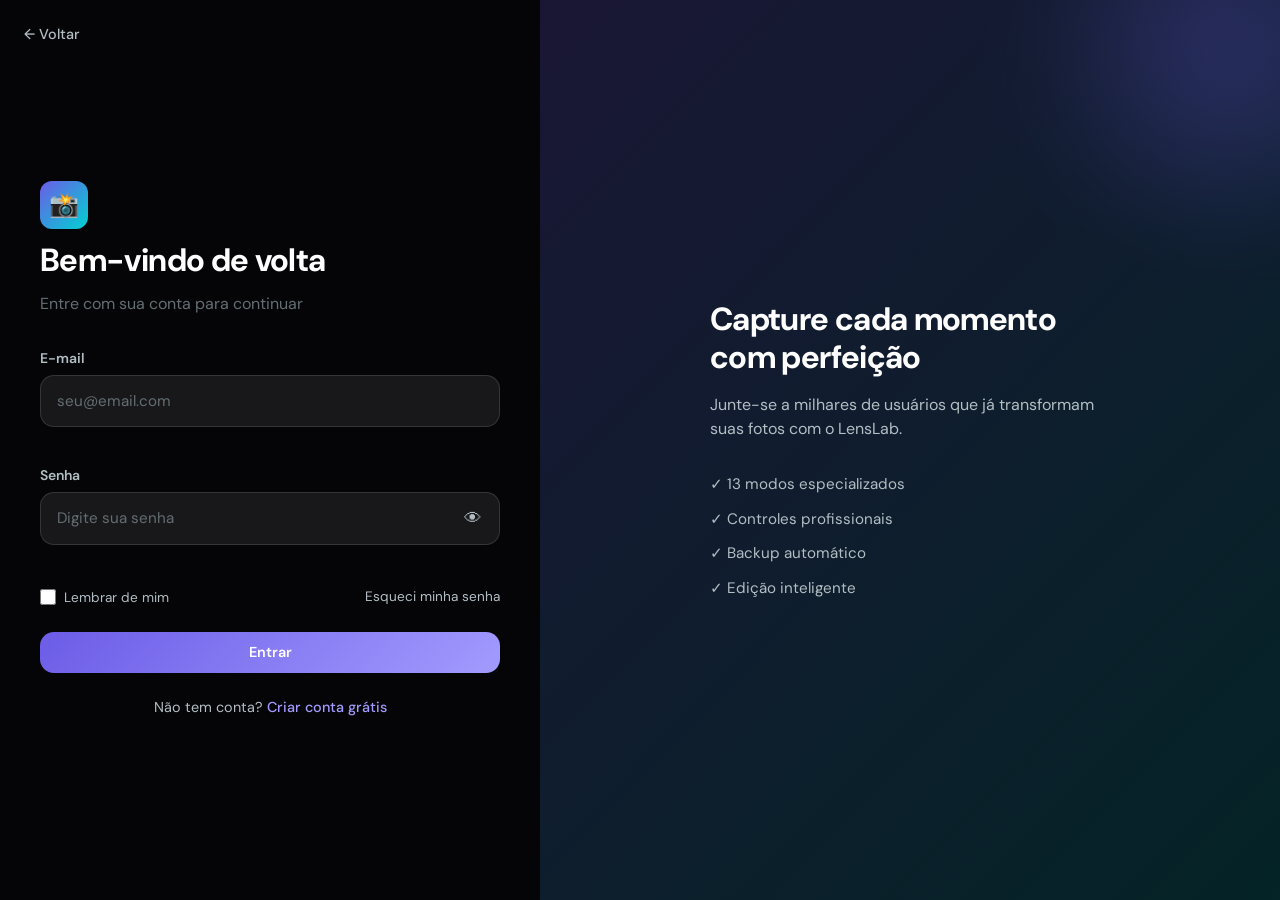
==== commit 626c69ff: "feat: adiciona Modo Simples por Voz e Audiodescrição" ====
--- a/pages/camera.html
+++ b/pages/camera.html
@@ -9,6 +9,7 @@
   <link rel="stylesheet" href="../css/global.css">
   <link rel="stylesheet" href="../css/camera.css">
   <link rel="stylesheet" href="../css/stage.css">
+  <link rel="stylesheet" href="../css/acessibilidade.css">
 </head>
 <body class="camera-page">
 
@@ -580,5 +581,6 @@
 <script src="../js/protect.js"></script>
 <script src="../js/photos.js"></script>
 <script src="../js/camera.js"></script>
+<script src="../js/acessibilidade.js"></script>
 </body>
 </html>
--- a/css/stage.css
+++ b/css/stage.css
@@ -0,0 +1,240 @@
+/* ============================================
+   STAGE — Ambiente em volta dos protótipos
+   (câmera e galeria) — orbs + painéis laterais
+   ============================================ */
+
+/* ---------- ORBS DE FUNDO ---------- */
+.page-orb {
+  position: absolute;
+  border-radius: 50%;
+  filter: blur(120px);
+  pointer-events: none;
+  z-index: 0;
+  opacity: 0.45;
+}
+
+.page-orb.orb-purple {
+  width: 520px;
+  height: 520px;
+  background: var(--primary);
+  top: -160px;
+  left: -120px;
+}
+
+.page-orb.orb-cyan {
+  width: 460px;
+  height: 460px;
+  background: var(--accent);
+  bottom: -120px;
+  right: -120px;
+}
+
+/* ---------- GRID DO STAGE ---------- */
+.stage-grid {
+  display: grid;
+  grid-template-columns: 320px auto 320px;
+  gap: 48px;
+  align-items: center;
+  justify-content: center;
+  position: relative;
+  z-index: 1;
+  width: 100%;
+  max-width: 1400px;
+}
+
+.stage-panel {
+  width: 320px;
+  color: var(--text);
+}
+
+/* ---------- BOTÃO VOLTAR (canto superior esquerdo) ---------- */
+.stage-back {
+  position: absolute;
+  top: 20px;
+  left: 24px;
+  display: inline-flex;
+  align-items: center;
+  gap: 8px;
+  padding: 9px 16px;
+  background: rgba(255, 255, 255, 0.06);
+  border: 1px solid rgba(255, 255, 255, 0.12);
+  border-radius: 999px;
+  color: var(--text-secondary);
+  font-size: 0.85rem;
+  font-weight: 500;
+  text-decoration: none;
+  z-index: 10;
+  backdrop-filter: blur(10px);
+  -webkit-backdrop-filter: blur(10px);
+  transition: background 0.2s, color 0.2s, transform 0.2s;
+}
+
+.stage-back:hover {
+  background: rgba(255, 255, 255, 0.1);
+  color: var(--text);
+  transform: translateX(-2px);
+}
+
+/* ---------- LOGO (topo do painel esquerdo) ---------- */
+.stage-logo {
+  display: inline-block;
+  margin-bottom: 24px;
+  opacity: 0.95;
+  transition: opacity 0.2s;
+}
+
+.stage-logo:hover {
+  opacity: 1;
+}
+
+.stage-logo img {
+  height: 64px;
+  width: auto;
+  display: block;
+}
+
+/* ---------- PAINEL ESQUERDO (pitch) ---------- */
+.stage-tag {
+  display: inline-flex;
+  align-items: center;
+  gap: 8px;
+  padding: 6px 14px;
+  border-radius: 999px;
+  background: rgba(255, 255, 255, 0.06);
+  border: 1px solid rgba(255, 255, 255, 0.12);
+  font-size: 0.78rem;
+  color: var(--text-secondary);
+  margin-bottom: 18px;
+}
+
+.stage-title {
+  font-family: var(--font-display);
+  font-size: 1.85rem;
+  font-weight: 700;
+  letter-spacing: -0.02em;
+  line-height: 1.15;
+  margin-bottom: 16px;
+}
+
+.stage-desc {
+  color: var(--text-secondary);
+  line-height: 1.6;
+  margin-bottom: 24px;
+  font-size: 0.95rem;
+}
+
+.stage-bullets {
+  list-style: none;
+  display: flex;
+  flex-direction: column;
+  gap: 10px;
+  padding: 0;
+  margin: 0;
+}
+
+.stage-bullets li {
+  position: relative;
+  padding-left: 24px;
+  font-size: 0.9rem;
+  color: var(--text-secondary);
+  line-height: 1.5;
+}
+
+.stage-bullets li::before {
+  content: "✓";
+  position: absolute;
+  left: 0;
+  top: 0;
+  color: var(--accent);
+  font-weight: 700;
+}
+
+/* ---------- PAINEL DIREITO (instruções/stats) ---------- */
+.stage-panel-title {
+  font-size: 0.8rem;
+  text-transform: uppercase;
+  letter-spacing: 0.12em;
+  color: var(--text-muted);
+  margin-bottom: 16px;
+  font-weight: 600;
+}
+
+.stage-steps {
+  list-style: none;
+  display: flex;
+  flex-direction: column;
+  gap: 12px;
+  padding: 0;
+  margin: 0 0 20px;
+}
+
+.stage-steps li {
+  font-size: 0.88rem;
+  color: var(--text-secondary);
+  line-height: 1.5;
+  padding: 12px 14px;
+  background: rgba(255, 255, 255, 0.04);
+  border: 1px solid rgba(255, 255, 255, 0.08);
+  border-radius: 12px;
+}
+
+.stage-steps strong {
+  color: var(--accent);
+  margin-right: 6px;
+  font-weight: 700;
+}
+
+/* Stats da galeria */
+.stage-stats {
+  display: flex;
+  flex-direction: column;
+  gap: 12px;
+  margin-bottom: 20px;
+}
+
+.stage-stat {
+  padding: 16px 18px;
+  background: rgba(255, 255, 255, 0.04);
+  border: 1px solid rgba(255, 255, 255, 0.08);
+  border-radius: 12px;
+  display: flex;
+  flex-direction: column;
+  gap: 4px;
+}
+
+.stage-stat strong {
+  font-family: var(--font-display);
+  font-size: 1.75rem;
+  font-weight: 700;
+  background: linear-gradient(135deg, var(--primary), var(--accent));
+  -webkit-background-clip: text;
+  background-clip: text;
+  color: transparent;
+  line-height: 1;
+}
+
+.stage-stat span {
+  font-size: 0.82rem;
+  color: var(--text-muted);
+}
+
+.stage-tip {
+  font-size: 0.85rem;
+  color: var(--text-secondary);
+  padding: 10px 14px;
+  border-left: 2px solid var(--primary);
+  background: rgba(108, 92, 231, 0.08);
+  border-radius: 4px;
+  line-height: 1.5;
+}
+
+/* ---------- RESPONSIVO ---------- */
+@media (max-width: 1100px) {
+  .stage-panel { display: none; }
+  .stage-grid {
+    grid-template-columns: auto;
+    gap: 0;
+  }
+  .page-orb { opacity: 0.25; }
+  .stage-back { display: none; }
+}
--- a/css/acessibilidade.css
+++ b/css/acessibilidade.css
@@ -0,0 +1,288 @@
+/* ============================================
+   ACESSIBILIDADE — Modo Simples por Voz (US-05)
+                   Audiodescrição (US-06)
+   ============================================ */
+
+
+.a11y-fab {
+  position: fixed;
+  bottom: 24px;
+  right: 24px;
+  width: 56px;
+  height: 56px;
+  border-radius: 50%;
+  border: none;
+  background: linear-gradient(135deg, var(--success), var(--accent));
+  color: #fff;
+  font-size: 1.6rem;
+  cursor: pointer;
+  display: flex;
+  align-items: center;
+  justify-content: center;
+  box-shadow: 0 8px 24px rgba(0, 184, 148, 0.4);
+  z-index: 998;
+  transition: transform 0.2s, box-shadow 0.2s;
+}
+
+.a11y-fab:hover,
+.a11y-fab:focus-visible {
+  transform: scale(1.08);
+  box-shadow: 0 10px 30px rgba(0, 184, 148, 0.6);
+  outline: none;
+}
+
+.a11y-fab.is-active {
+  animation: a11yPulse 2s ease-in-out infinite;
+}
+
+@keyframes a11yPulse {
+  0%, 100% { box-shadow: 0 8px 24px rgba(0, 184, 148, 0.4); }
+  50%      { box-shadow: 0 8px 32px rgba(0, 184, 148, 0.9), 0 0 0 8px rgba(0, 184, 148, 0.15); }
+}
+
+
+.a11y-panel {
+  position: fixed;
+  bottom: 92px;
+  right: 24px;
+  width: min(340px, calc(100vw - 48px));
+  background: var(--bg-deep);
+  border: 1px solid var(--card-border);
+  border-radius: var(--radius-lg);
+  padding: 20px;
+  box-shadow: 0 20px 60px rgba(0, 0, 0, 0.6);
+  z-index: 999;
+  display: flex;
+  flex-direction: column;
+  gap: 14px;
+  animation: a11ySlideUp 0.2s ease-out;
+}
+
+.a11y-panel[hidden] {
+  display: none;
+}
+
+@keyframes a11ySlideUp {
+  from { opacity: 0; transform: translateY(8px); }
+  to   { opacity: 1; transform: translateY(0); }
+}
+
+.a11y-panel-head {
+  display: flex;
+  align-items: center;
+  justify-content: space-between;
+}
+
+.a11y-panel-head h3 {
+  font-size: 1.1rem;
+  margin: 0;
+}
+
+.a11y-close {
+  width: 30px;
+  height: 30px;
+  border: none;
+  background: transparent;
+  color: var(--text-secondary);
+  font-size: 1.1rem;
+  cursor: pointer;
+  border-radius: 50%;
+  display: flex;
+  align-items: center;
+  justify-content: center;
+  transition: background 0.2s;
+}
+
+.a11y-close:hover {
+  background: var(--card-bg);
+  color: var(--text);
+}
+
+
+.a11y-option {
+  display: flex;
+  align-items: center;
+  gap: 12px;
+  padding: 12px;
+  background: var(--card-bg);
+  border: 1px solid var(--card-border);
+  border-radius: var(--radius-md);
+}
+
+.a11y-option-text {
+  flex: 1;
+  display: flex;
+  flex-direction: column;
+  gap: 4px;
+}
+
+.a11y-option-text strong {
+  font-size: 0.95rem;
+}
+
+.a11y-option-text small {
+  font-size: 0.78rem;
+  color: var(--text-muted);
+  line-height: 1.3;
+}
+
+
+.a11y-switch {
+  position: relative;
+  display: inline-block;
+  width: 44px;
+  height: 24px;
+  flex-shrink: 0;
+  cursor: pointer;
+}
+
+.a11y-switch input {
+  opacity: 0;
+  width: 0;
+  height: 0;
+}
+
+.a11y-slider {
+  position: absolute;
+  inset: 0;
+  background: var(--surface-light);
+  border-radius: 24px;
+  transition: background 0.2s;
+}
+
+.a11y-slider::before {
+  content: '';
+  position: absolute;
+  height: 18px;
+  width: 18px;
+  left: 3px;
+  top: 3px;
+  background: #fff;
+  border-radius: 50%;
+  transition: transform 0.2s;
+}
+
+.a11y-switch input:checked + .a11y-slider {
+  background: var(--success);
+}
+
+.a11y-switch input:checked + .a11y-slider::before {
+  transform: translateX(20px);
+}
+
+.a11y-switch input:focus-visible + .a11y-slider {
+  outline: 2px solid var(--primary-light);
+  outline-offset: 2px;
+}
+
+
+.a11y-help {
+  margin: 0;
+  padding: 10px;
+  background: transparent;
+  border: 1px dashed var(--card-border);
+  color: var(--text-secondary);
+  border-radius: var(--radius-md);
+  font-size: 0.85rem;
+  cursor: pointer;
+  transition: background 0.2s, color 0.2s;
+}
+
+.a11y-help:hover {
+  background: var(--card-bg);
+  color: var(--text);
+}
+
+
+.voice-indicator {
+  position: fixed;
+  bottom: 100px;
+  left: 50%;
+  transform: translateX(-50%);
+  display: flex;
+  align-items: center;
+  gap: 12px;
+  padding: 14px 20px;
+  background: rgba(10, 10, 10, 0.92);
+  border: 1px solid var(--success);
+  border-radius: 999px;
+  box-shadow: 0 8px 32px rgba(0, 184, 148, 0.35);
+  z-index: 997;
+  font-size: 0.95rem;
+  color: var(--text);
+  max-width: calc(100vw - 40px);
+  backdrop-filter: blur(8px);
+  -webkit-backdrop-filter: blur(8px);
+}
+
+.voice-indicator[hidden] {
+  display: none;
+}
+
+.voice-pulse {
+  width: 12px;
+  height: 12px;
+  border-radius: 50%;
+  background: var(--success);
+  animation: voicePulse 1.2s ease-in-out infinite;
+  flex-shrink: 0;
+}
+
+@keyframes voicePulse {
+  0%, 100% { transform: scale(1);    opacity: 1;   }
+  50%      { transform: scale(1.4);  opacity: 0.5; }
+}
+
+.voice-text {
+  font-weight: 500;
+}
+
+.voice-text.heard {
+  color: var(--accent);
+}
+
+
+body.modo-simples-voz {
+  font-size: 1.12rem;
+}
+
+body.modo-simples-voz button,
+body.modo-simples-voz .btn-primary,
+body.modo-simples-voz .btn-secondary,
+body.modo-simples-voz .cta-btn {
+  font-size: 1.05rem !important;
+}
+
+body.modo-simples-voz .site-nav a,
+body.modo-simples-voz .site-nav button {
+  font-size: 1rem;
+}
+
+body.modo-simples-voz .capture-btn {
+  transform: scale(1.15);
+}
+
+body.modo-simples-voz .a11y-fab {
+  width: 68px;
+  height: 68px;
+  font-size: 2rem;
+}
+
+
+body.audiodescricao *:focus-visible {
+  outline: 3px solid var(--accent) !important;
+  outline-offset: 3px !important;
+  border-radius: 4px;
+}
+
+
+@media (max-width: 480px) {
+  .a11y-fab {
+    bottom: 16px;
+    right: 16px;
+  }
+  .a11y-panel {
+    right: 16px;
+    bottom: 84px;
+  }
+}
